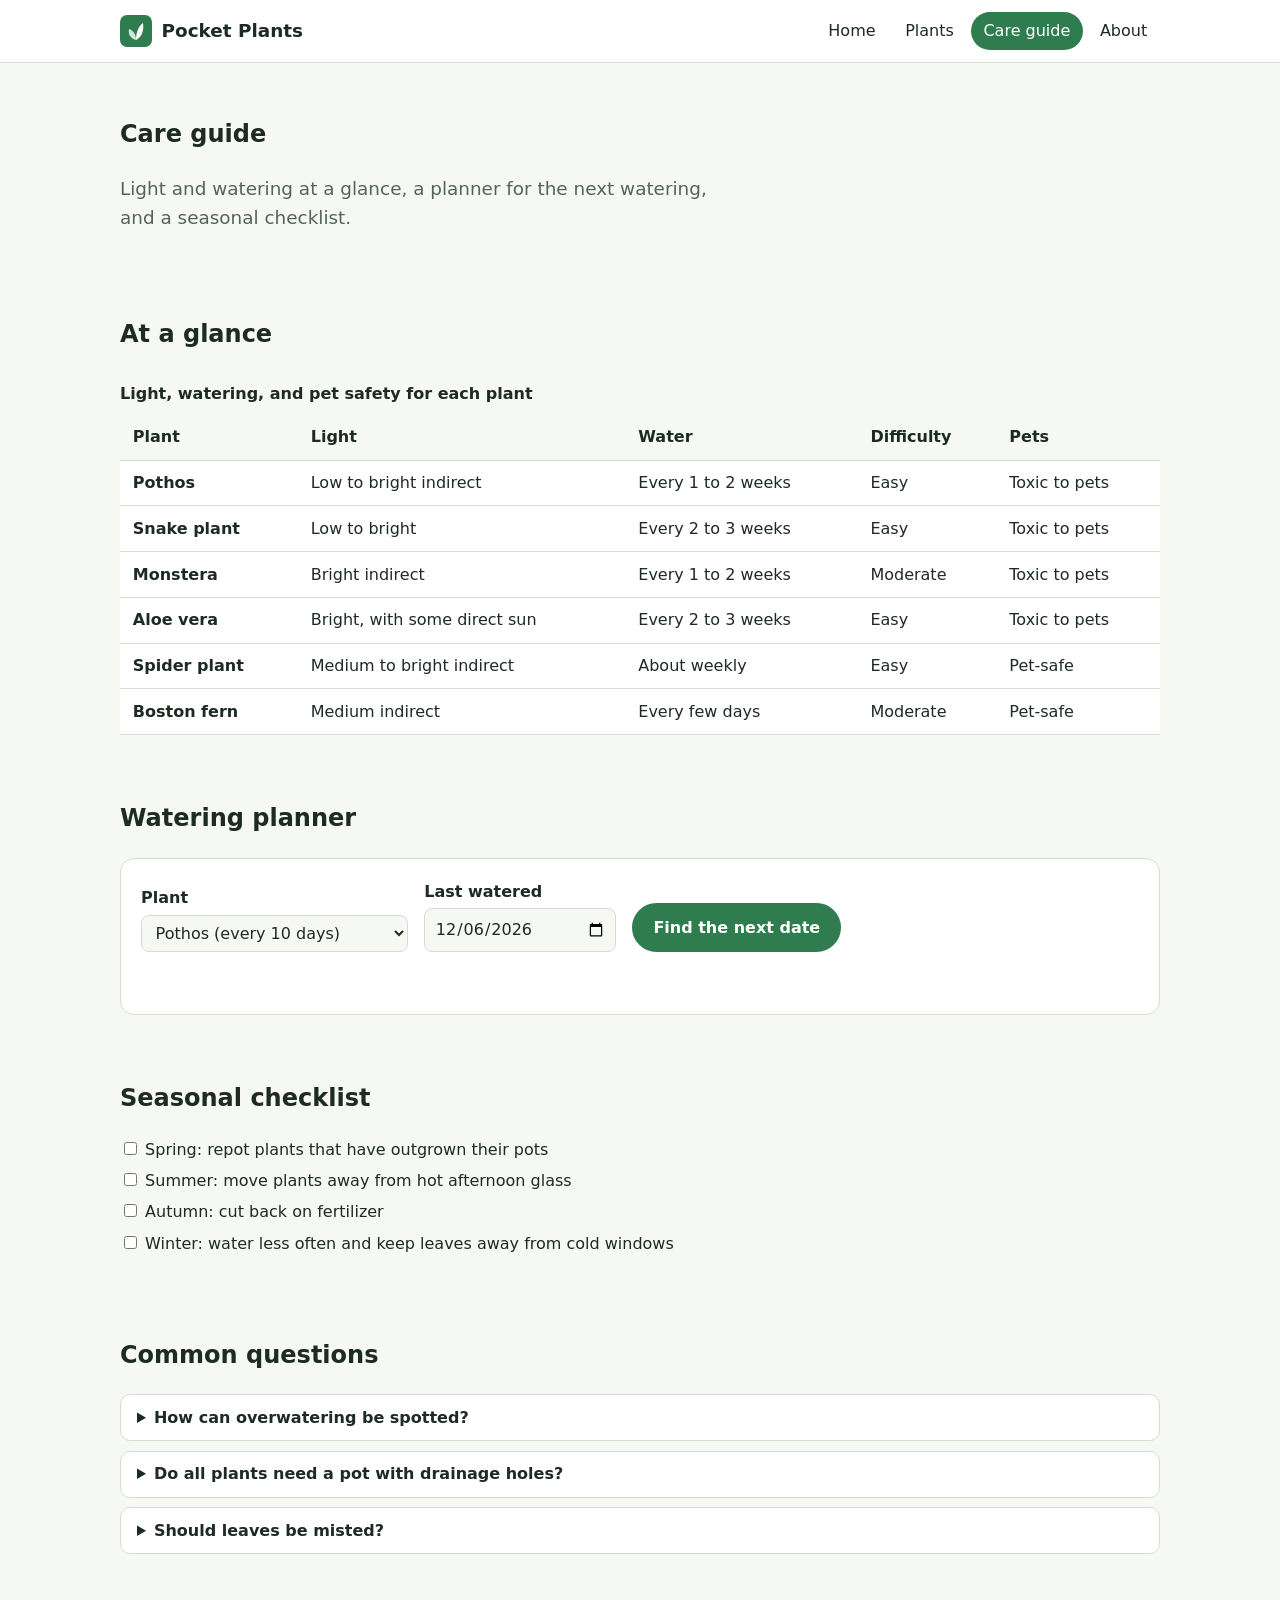
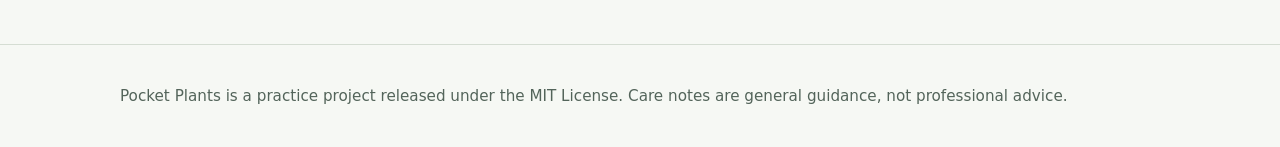
==== care.html @ 79fce71b "Add care guide with watering planner" ====
<!DOCTYPE html>
<html lang="en">
<head>
  <meta charset="utf-8">
  <meta name="viewport" content="width=device-width, initial-scale=1">
  <title>Care guide | Pocket Plants</title>
  <meta name="description" content="Watering, light, and seasonal care notes for six easy houseplants, plus a watering planner.">
  <link rel="icon" href="assets/favicon.svg" type="image/svg+xml">
  <link rel="stylesheet" href="css/styles.css">
</head>
<body>
  <a class="skip-link" href="#main">Skip to content</a>
  <header class="site-header">
    <div class="container header-inner">
      <a class="brand" href="index.html"><img src="assets/favicon.svg" alt="" width="32" height="32"><span>Pocket Plants</span></a>
      <nav aria-label="Main">
        <ul class="nav-list">
        <li><a href="index.html">Home</a></li>
        <li><a href="plants.html">Plants</a></li>
        <li><a href="care.html" aria-current="page">Care guide</a></li>
        <li><a href="about.html">About</a></li>
        </ul>
      </nav>
    </div>
  </header>
  <main id="main">
    <section class="container section">
      <h1>Care guide</h1>
      <p class="lead">Light and watering at a glance, a planner for the next watering, and a seasonal checklist.</p>
    </section>

    <section class="container section">
      <h2>At a glance</h2>
      <div class="table-wrap">
        <table>
          <caption>Light, watering, and pet safety for each plant</caption>
          <thead>
            <tr>
              <th scope="col">Plant</th>
              <th scope="col">Light</th>
              <th scope="col">Water</th>
              <th scope="col">Difficulty</th>
              <th scope="col">Pets</th>
            </tr>
          </thead>
          <tbody>
            <tr>
              <th scope="row">Pothos</th>
              <td>Low to bright indirect</td>
              <td>Every 1 to 2 weeks</td>
              <td>Easy</td>
              <td>Toxic to pets</td>
            </tr>
            <tr>
              <th scope="row">Snake plant</th>
              <td>Low to bright</td>
              <td>Every 2 to 3 weeks</td>
              <td>Easy</td>
              <td>Toxic to pets</td>
            </tr>
            <tr>
              <th scope="row">Monstera</th>
              <td>Bright indirect</td>
              <td>Every 1 to 2 weeks</td>
              <td>Moderate</td>
              <td>Toxic to pets</td>
            </tr>
            <tr>
              <th scope="row">Aloe vera</th>
              <td>Bright, with some direct sun</td>
              <td>Every 2 to 3 weeks</td>
              <td>Easy</td>
              <td>Toxic to pets</td>
            </tr>
            <tr>
              <th scope="row">Spider plant</th>
              <td>Medium to bright indirect</td>
              <td>About weekly</td>
              <td>Easy</td>
              <td>Pet-safe</td>
            </tr>
            <tr>
              <th scope="row">Boston fern</th>
              <td>Medium indirect</td>
              <td>Every few days</td>
              <td>Moderate</td>
              <td>Pet-safe</td>
            </tr>
          </tbody>
        </table>
      </div>
    </section>

    <section class="container section">
      <h2>Watering planner</h2>
      <div class="panel">
        <form class="planner" id="planner">
          <div class="field">
            <label for="planner-plant">Plant</label>
            <select id="planner-plant">
            <option value="pothos" data-days="10">Pothos (every 10 days)</option>
            <option value="snake-plant" data-days="18">Snake plant (every 18 days)</option>
            <option value="monstera" data-days="10">Monstera (every 10 days)</option>
            <option value="aloe-vera" data-days="18">Aloe vera (every 18 days)</option>
            <option value="spider-plant" data-days="7">Spider plant (every 7 days)</option>
            <option value="boston-fern" data-days="4">Boston fern (every 4 days)</option>
            </select>
          </div>
          <div class="field">
            <label for="planner-date">Last watered</label>
            <input type="date" id="planner-date" required>
          </div>
          <button class="button" type="submit">Find the next date</button>
        </form>
        <p class="result" id="planner-result" role="status"></p>
      </div>
    </section>

    <section class="container section">
      <h2>Seasonal checklist</h2>
      <ul class="checklist">
        <li><label><input type="checkbox"> Spring: repot plants that have outgrown their pots</label></li>
        <li><label><input type="checkbox"> Summer: move plants away from hot afternoon glass</label></li>
        <li><label><input type="checkbox"> Autumn: cut back on fertilizer</label></li>
        <li><label><input type="checkbox"> Winter: water less often and keep leaves away from cold windows</label></li>
      </ul>
    </section>

    <section class="container section">
      <h2>Common questions</h2>
      <details>
        <summary>How can overwatering be spotted?</summary>
        <p>Yellowing lower leaves, soft stems, and soil that stays wet for days are the usual signs. Let the soil dry further before the next watering.</p>
      </details>
      <details>
        <summary>Do all plants need a pot with drainage holes?</summary>
        <p>Drainage holes let extra water escape, which protects the roots. A decorative pot without holes works best as an outer cover for a plain pot that has them.</p>
      </details>
      <details>
        <summary>Should leaves be misted?</summary>
        <p>Misting raises humidity only briefly. Grouping plants together or using a tray of pebbles and water helps ferns more than misting does.</p>
      </details>
    </section>
  </main>
  <footer class="site-footer">
    <div class="container">
      <p>Pocket Plants is a practice project released under the MIT License. Care notes are general guidance, not professional advice.</p>
    </div>
  </footer>
  <script src="js/planner.js"></script>
</body>
</html>
---- css/styles.css ----
:root {
  --bg: #f6f8f4;
  --surface: #ffffff;
  --text: #1d2b22;
  --muted: #53645a;
  --border: #d5ddd3;
  --accent: #2f7d4f;
  --accent-strong: #235f3b;
  --accent-contrast: #ffffff;
  --radius: 14px;
  --shadow: 0 1px 3px rgba(20, 40, 28, 0.12);
  color-scheme: light dark;
}

@media (prefers-color-scheme: dark) {
  :root {
    --bg: #101713;
    --surface: #18221c;
    --text: #e6efe8;
    --muted: #a8b9ae;
    --border: #2c3a31;
    --accent: #6fcf97;
    --accent-strong: #8fe0b0;
    --accent-contrast: #0b1510;
    --shadow: 0 1px 3px rgba(0, 0, 0, 0.5);
  }
}

* { box-sizing: border-box; }

[hidden] { display: none !important; }

body {
  margin: 0;
  background: var(--bg);
  color: var(--text);
  font-family: system-ui, -apple-system, "Segoe UI", Roboto, Helvetica, Arial, sans-serif;
  line-height: 1.6;
}

img { max-width: 100%; height: auto; }

a { color: var(--accent-strong); }

a:focus-visible, button:focus-visible, input:focus-visible, select:focus-visible, summary:focus-visible {
  outline: 3px solid var(--accent);
  outline-offset: 2px;
}

.container { width: min(1040px, 100% - 2rem); margin-inline: auto; }

.skip-link {
  position: absolute;
  left: 1rem;
  top: -4rem;
  padding: 0.5rem 1rem;
  background: var(--accent);
  color: var(--accent-contrast);
  border-radius: 0 0 8px 8px;
  z-index: 10;
}
.skip-link:focus { top: 0; }

.site-header { background: var(--surface); border-bottom: 1px solid var(--border); }
.header-inner { display: flex; flex-wrap: wrap; align-items: center; justify-content: space-between; gap: 0.5rem 1.5rem; padding-block: 0.75rem; }
.brand { display: inline-flex; align-items: center; gap: 0.6rem; font-weight: 700; font-size: 1.15rem; color: var(--text); text-decoration: none; }
.nav-list { display: flex; flex-wrap: wrap; gap: 0.25rem; margin: 0; padding: 0; list-style: none; }
.nav-list a { display: block; padding: 0.4rem 0.8rem; border-radius: 999px; color: var(--text); text-decoration: none; }
.nav-list a:hover { background: var(--bg); }
.nav-list a[aria-current="page"] { background: var(--accent); color: var(--accent-contrast); }

.hero { background: linear-gradient(180deg, var(--surface), var(--bg)); padding-block: 3rem; }
.hero-inner { display: grid; gap: 2rem; align-items: center; grid-template-columns: 1fr; }
@media (min-width: 720px) { .hero-inner { grid-template-columns: 1.4fr 1fr; } }
.hero h1 { font-size: clamp(2rem, 5vw, 3rem); line-height: 1.15; margin: 0 0 1rem; }
.lead { font-size: 1.15rem; color: var(--muted); max-width: 52ch; }
.actions { display: flex; flex-wrap: wrap; gap: 0.75rem; }

.button {
  display: inline-block;
  padding: 0.6rem 1.2rem;
  border: 2px solid var(--accent);
  border-radius: 999px;
  background: var(--accent);
  color: var(--accent-contrast);
  font: inherit;
  font-weight: 600;
  text-decoration: none;
  cursor: pointer;
}
.button:hover { background: var(--accent-strong); border-color: var(--accent-strong); }
.button-secondary { background: transparent; color: var(--accent-strong); }
.button-secondary:hover { background: var(--surface); color: var(--accent-strong); }

.section { padding-block: 2rem; }
.section h2 { margin-top: 0; }

.grid { display: grid; gap: 1.25rem; grid-template-columns: repeat(auto-fill, minmax(260px, 1fr)); }

.plant-card {
  display: flex;
  flex-direction: column;
  gap: 0.5rem;
  padding: 1rem 1.25rem 1.25rem;
  background: var(--surface);
  border: 1px solid var(--border);
  border-radius: var(--radius);
  box-shadow: var(--shadow);
}
.plant-card img { align-self: center; }
.plant-card h2, .plant-card h3 { margin: 0; font-size: 1.25rem; }
.latin { margin: 0; color: var(--muted); font-style: italic; }
.facts { display: grid; grid-template-columns: auto 1fr; gap: 0.15rem 0.75rem; margin: 0.25rem 0; }
.facts dt { font-weight: 600; }
.facts dd { margin: 0; }
.badge { align-self: flex-start; padding: 0.15rem 0.7rem; border-radius: 999px; font-size: 0.85rem; font-weight: 600; border: 1px solid currentColor; }
.badge-safe { color: var(--accent-strong); }
.badge-toxic { color: #b4412b; }
@media (prefers-color-scheme: dark) { .badge-toxic { color: #f1998a; } }

.filters { display: flex; flex-wrap: wrap; align-items: end; gap: 1rem; padding: 1rem 1.25rem; margin-bottom: 1rem; background: var(--surface); border: 1px solid var(--border); border-radius: var(--radius); }
.field { display: flex; flex-direction: column; gap: 0.25rem; }
.field label { font-weight: 600; }
input[type="search"], input[type="date"], select { padding: 0.45rem 0.6rem; font: inherit; color: var(--text); background: var(--bg); border: 1px solid var(--border); border-radius: 8px; min-width: 12rem; }
.check { display: flex; align-items: center; gap: 0.5rem; }

.table-wrap { overflow-x: auto; }
table { width: 100%; border-collapse: collapse; background: var(--surface); }
caption { text-align: left; padding: 0.5rem 0; font-weight: 600; }
th, td { padding: 0.6rem 0.8rem; text-align: left; border-bottom: 1px solid var(--border); vertical-align: top; }
thead th { background: var(--bg); }

.panel { padding: 1.25rem; background: var(--surface); border: 1px solid var(--border); border-radius: var(--radius); }
.planner { display: flex; flex-wrap: wrap; align-items: end; gap: 1rem; }
.result { margin: 1rem 0 0; font-weight: 600; min-height: 1.6em; }

.steps { padding-left: 1.25rem; }
.steps li { margin-bottom: 0.4rem; }
.checklist { list-style: none; padding: 0; }
.checklist li { margin-bottom: 0.35rem; }
details { background: var(--surface); border: 1px solid var(--border); border-radius: 10px; padding: 0.6rem 1rem; margin-bottom: 0.6rem; }
summary { cursor: pointer; font-weight: 600; }

.site-footer { margin-top: 3rem; padding-block: 1.5rem; border-top: 1px solid var(--border); color: var(--muted); font-size: 0.95rem; }
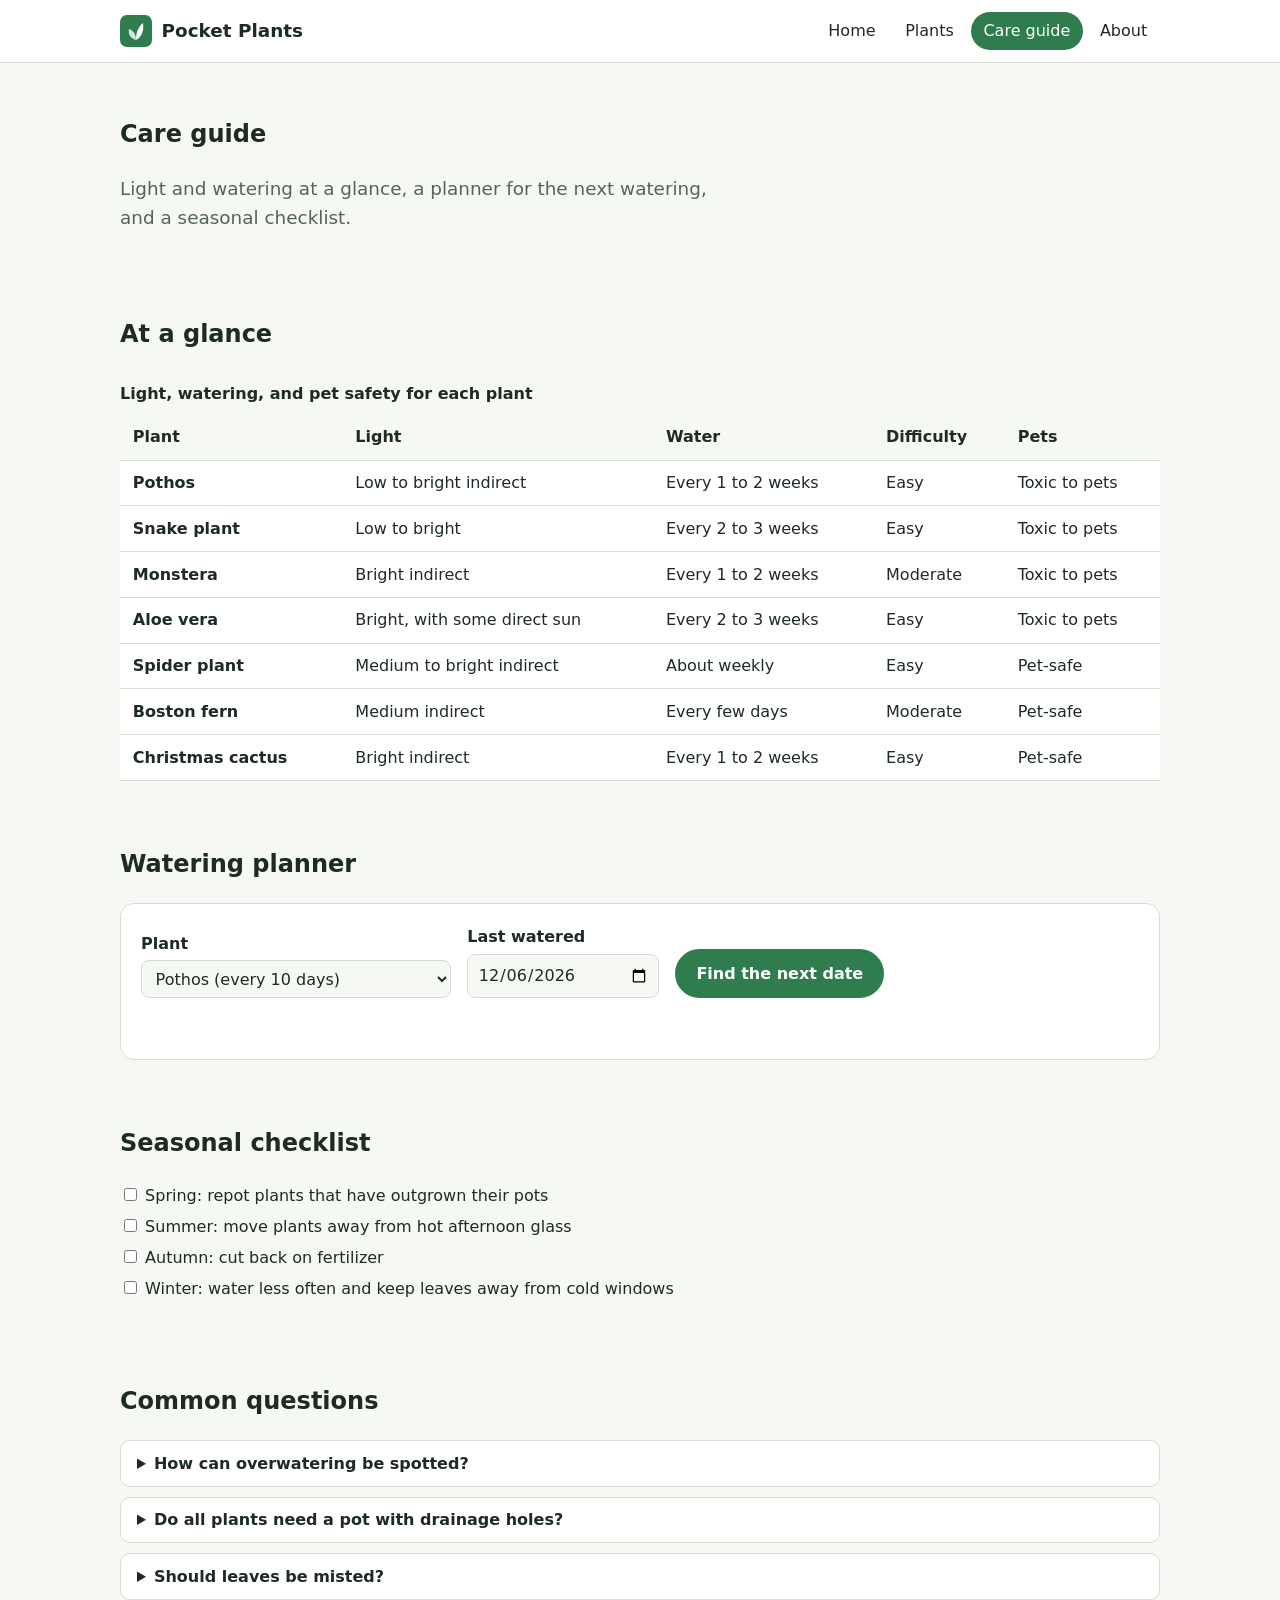
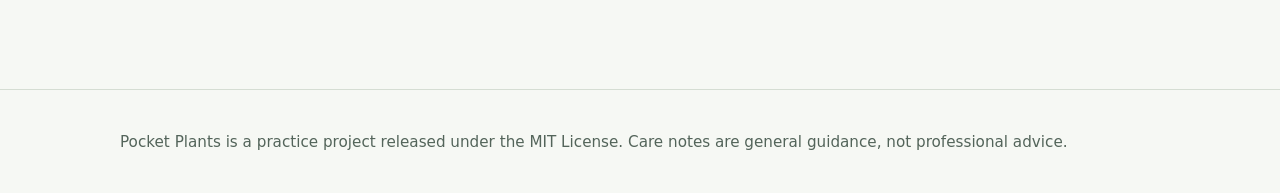
==== commit 3d6e3d90: "Add Christmas cactus" ====
--- a/care.html
+++ b/care.html
@@ -86,6 +86,13 @@
               <td>Moderate</td>
               <td>Pet-safe</td>
             </tr>
+            <tr>
+              <th scope="row">Christmas cactus</th>
+              <td>Bright indirect</td>
+              <td>Every 1 to 2 weeks</td>
+              <td>Easy</td>
+              <td>Pet-safe</td>
+            </tr>
           </tbody>
         </table>
       </div>
@@ -104,6 +111,7 @@
             <option value="aloe-vera" data-days="18">Aloe vera (every 18 days)</option>
             <option value="spider-plant" data-days="7">Spider plant (every 7 days)</option>
             <option value="boston-fern" data-days="4">Boston fern (every 4 days)</option>
+            <option value="christmas-cactus" data-days="10">Christmas cactus (every 10 days)</option>
             </select>
           </div>
           <div class="field">
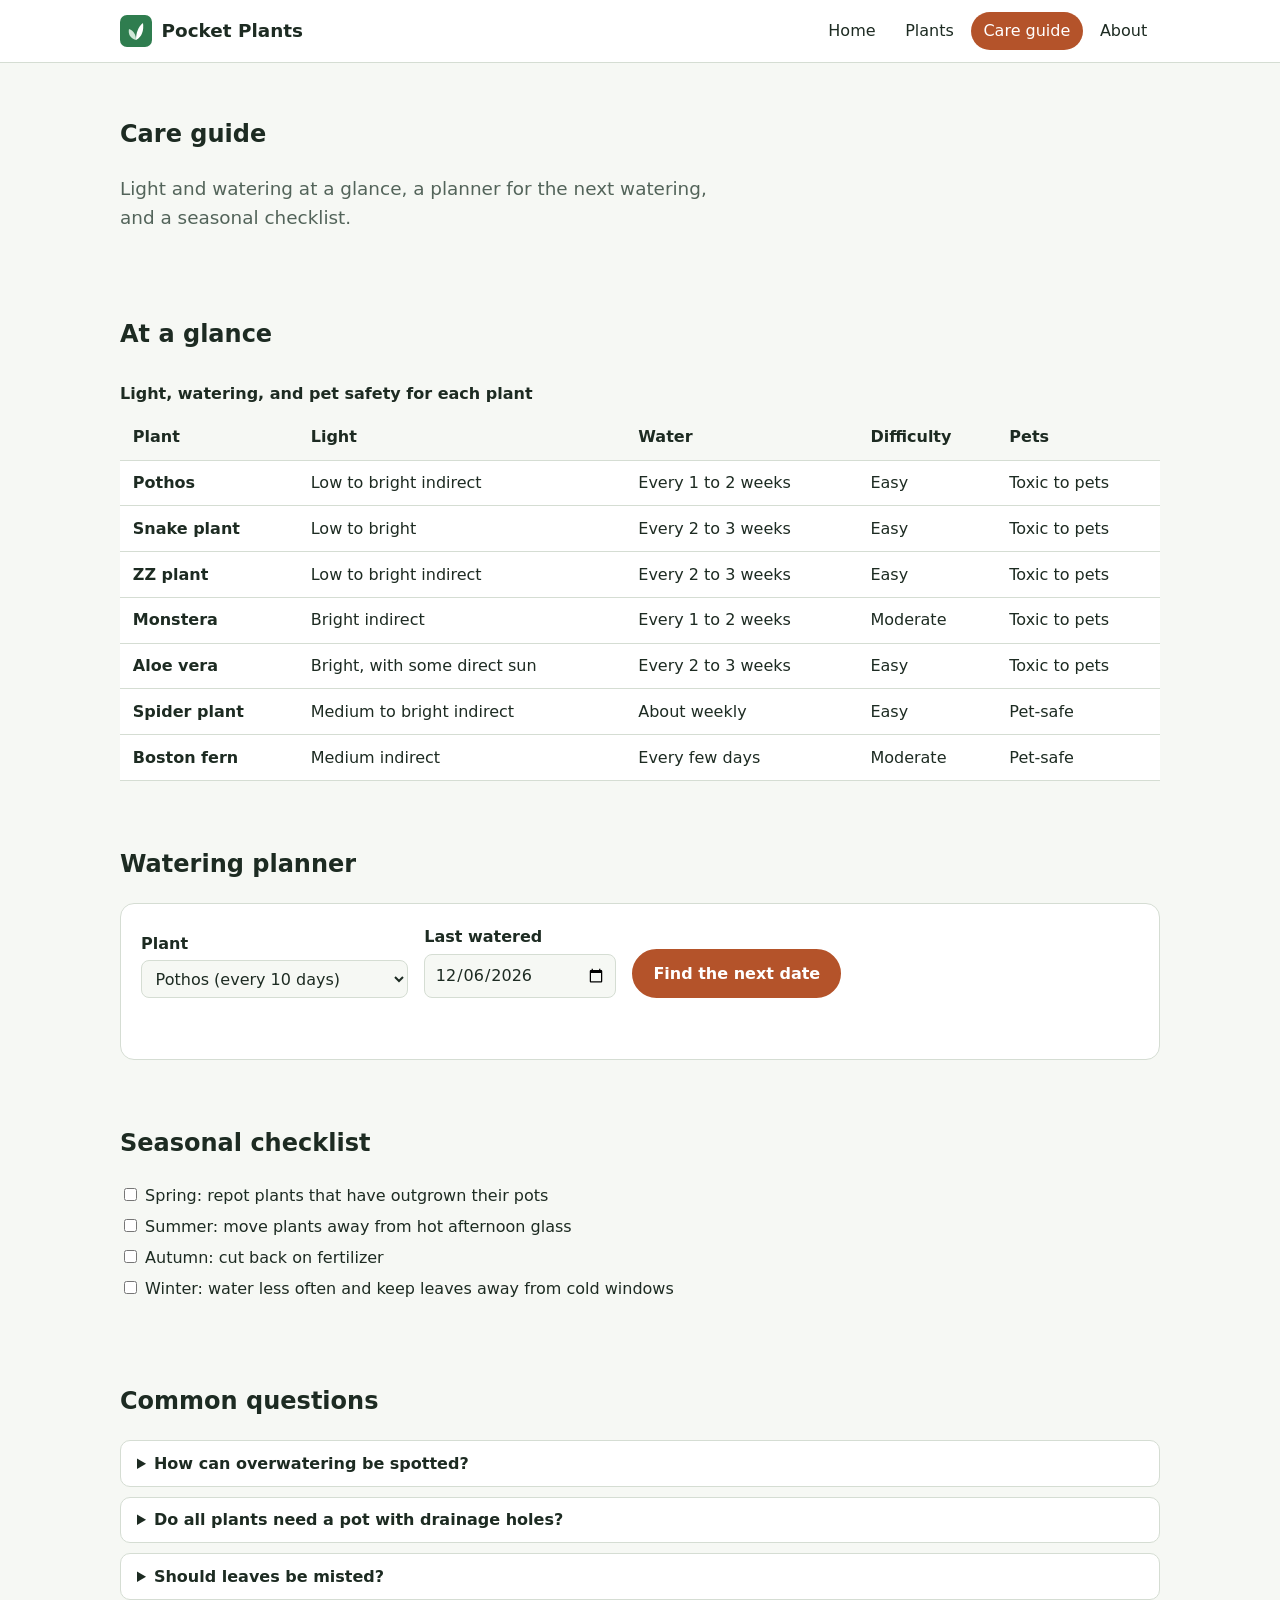
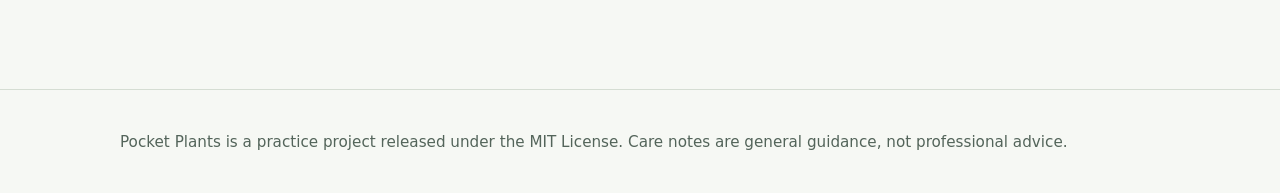
==== commit b7c9bfc5: "Add ZZ plant to plant guide Co-authored-by: Copilot App <223556219+Copilot@users.noreply.github.com>" ====
--- a/care.html
+++ b/care.html
@@ -4,7 +4,7 @@
   <meta charset="utf-8">
   <meta name="viewport" content="width=device-width, initial-scale=1">
   <title>Care guide | Pocket Plants</title>
-  <meta name="description" content="Watering, light, and seasonal care notes for six easy houseplants, plus a watering planner.">
+  <meta name="description" content="Watering, light, and seasonal care notes for seven easy houseplants, plus a watering planner.">
   <link rel="icon" href="assets/favicon.svg" type="image/svg+xml">
   <link rel="stylesheet" href="css/styles.css">
 </head>
@@ -59,6 +59,13 @@
               <td>Toxic to pets</td>
             </tr>
             <tr>
+              <th scope="row">ZZ plant</th>
+              <td>Low to bright indirect</td>
+              <td>Every 2 to 3 weeks</td>
+              <td>Easy</td>
+              <td>Toxic to pets</td>
+            </tr>
+            <tr>
               <th scope="row">Monstera</th>
               <td>Bright indirect</td>
               <td>Every 1 to 2 weeks</td>
@@ -86,13 +93,6 @@
               <td>Moderate</td>
               <td>Pet-safe</td>
             </tr>
-            <tr>
-              <th scope="row">Christmas cactus</th>
-              <td>Bright indirect</td>
-              <td>Every 1 to 2 weeks</td>
-              <td>Easy</td>
-              <td>Pet-safe</td>
-            </tr>
           </tbody>
         </table>
       </div>
@@ -107,11 +107,11 @@
             <select id="planner-plant">
             <option value="pothos" data-days="10">Pothos (every 10 days)</option>
             <option value="snake-plant" data-days="18">Snake plant (every 18 days)</option>
+            <option value="zz-plant" data-days="18">ZZ plant (every 18 days)</option>
             <option value="monstera" data-days="10">Monstera (every 10 days)</option>
             <option value="aloe-vera" data-days="18">Aloe vera (every 18 days)</option>
             <option value="spider-plant" data-days="7">Spider plant (every 7 days)</option>
             <option value="boston-fern" data-days="4">Boston fern (every 4 days)</option>
-            <option value="christmas-cactus" data-days="10">Christmas cactus (every 10 days)</option>
             </select>
           </div>
           <div class="field">
--- a/css/styles.css
+++ b/css/styles.css
@@ -4,8 +4,8 @@
   --text: #1d2b22;
   --muted: #53645a;
   --border: #d5ddd3;
-  --accent: #2f7d4f;
-  --accent-strong: #235f3b;
+  --accent: #b4532a;
+  --accent-strong: #8f3f1e;
   --accent-contrast: #ffffff;
   --radius: 14px;
   --shadow: 0 1px 3px rgba(20, 40, 28, 0.12);
